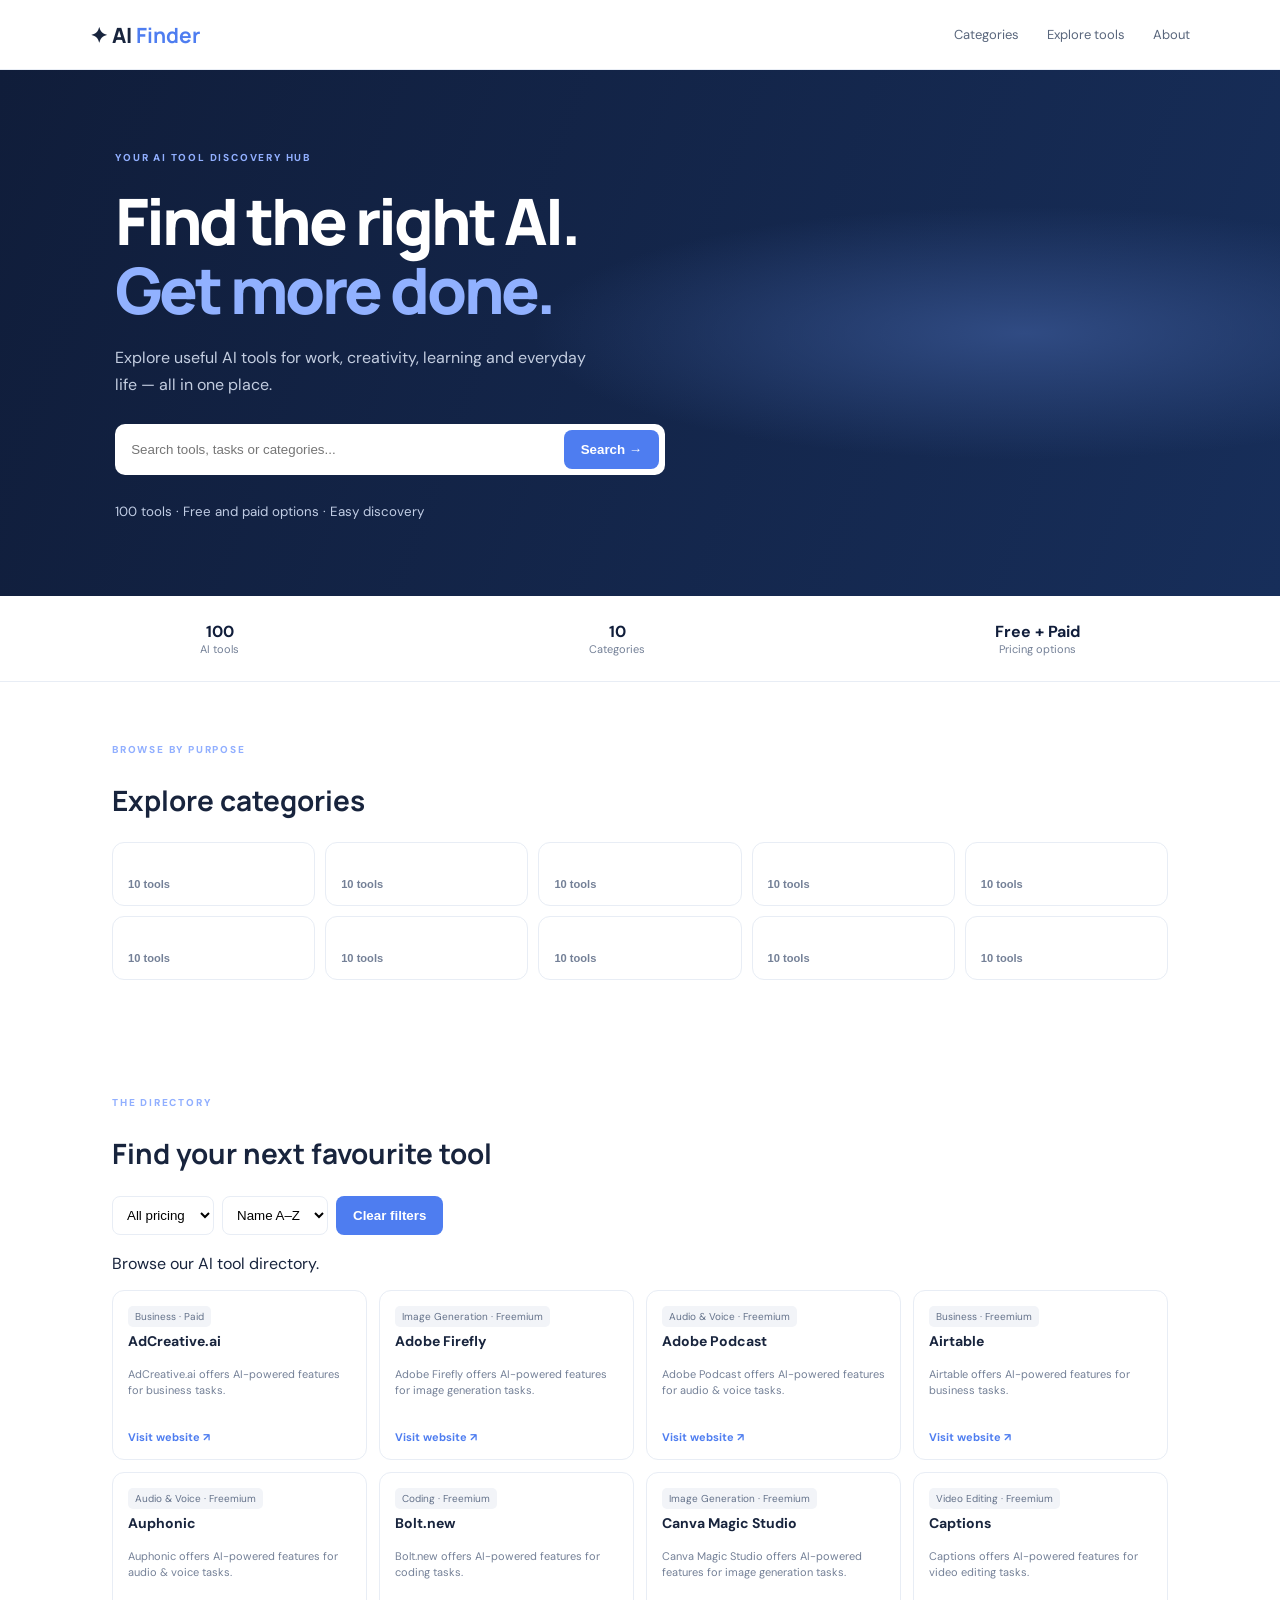
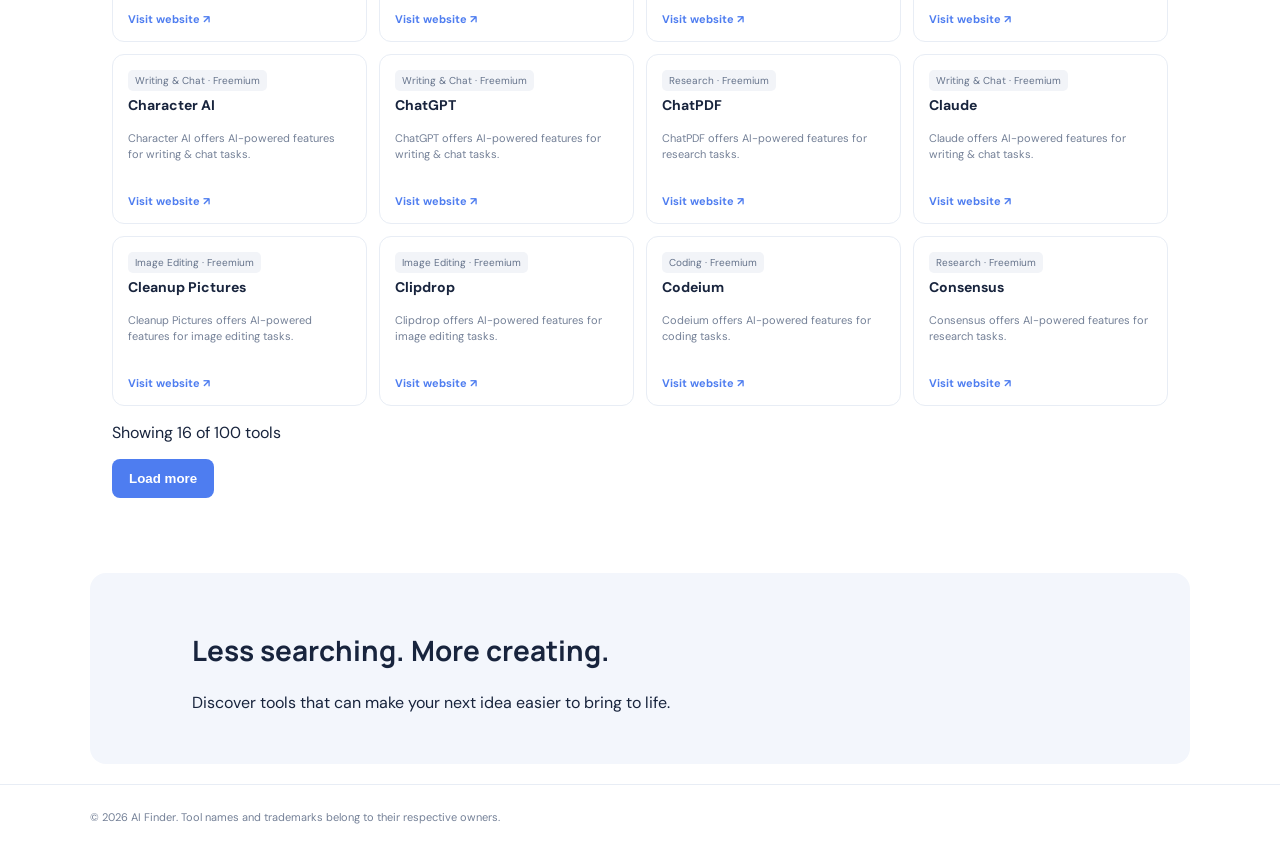
==== index.html @ cc3a7862 "Add files via upload" ====
<!doctype html><html lang="en"><head><meta charset="utf-8"><meta name="viewport" content="width=device-width,initial-scale=1"><meta name="description" content="Discover 100 AI tools for work, creativity and learning."><meta name="theme-color" content="#101d3a"><title>AI Finder</title><link rel="stylesheet" href="styles.css"></head><body><header><a class="logo" href="#">✦ AI <b>Finder</b></a><nav><a href="#categories">Categories</a><a href="#directory">Explore tools</a><a href="#about">About</a></nav></header><main><section class="hero"><label>YOUR AI TOOL DISCOVERY HUB</label><h1>Find the right AI.<br><em>Get more done.</em></h1><p>Explore useful AI tools for work, creativity, learning and everyday life — all in one place.</p><form id="searchForm"><input id="search" placeholder="Search tools, tasks or categories..." aria-label="Search tools"><button>Search →</button></form><small>100 tools · Free and paid options · Easy discovery</small></section><section class="stats"><b>100 <small>AI tools</small></b><b>10 <small>Categories</small></b><b>Free + Paid <small>Pricing options</small></b></section><section class="section" id="categories"><label>BROWSE BY PURPOSE</label><h2>Explore categories</h2><div id="cats" class="cats"></div></section><section class="section" id="directory"><label>THE DIRECTORY</label><h2>Find your next favourite tool</h2><div class="filters"><select id="price"><option value="all">All pricing</option><option>Free</option><option>Freemium</option><option>Paid</option></select><select id="sort"><option value="az">Name A–Z</option><option value="za">Name Z–A</option></select><button id="clear">Clear filters</button></div><p id="summary"></p><div id="tools" class="tools"></div><p id="count"></p><button id="more">Load more</button><p id="empty" hidden>No tools found. Clear filters and try again.</p></section><section class="about" id="about"><h2>Less searching. More creating.</h2><p>Discover tools that can make your next idea easier to bring to life.</p></section></main><footer>© <span id="year"></span> AI Finder. Tool names and trademarks belong to their respective owners.</footer><script src="tools.js"></script><script src="app.js"></script></body></html>
---- styles.css ----
@import url('https://fonts.googleapis.com/css2?family=DM+Sans:wght@400;500;700;800&family=Manrope:wght@700;800&display=swap');*{box-sizing:border-box}body{margin:0;color:#18243d;font-family:'DM Sans',sans-serif}a{color:inherit;text-decoration:none}header{height:70px;padding:0 7%;display:flex;align-items:center;justify-content:space-between;border-bottom:1px solid #e8edf5;position:sticky;top:0;background:white;z-index:5}.logo{font:800 21px Manrope}.logo b{color:#4e7df0}nav{display:flex;gap:28px;font-size:13px;color:#59667c}.hero{background:radial-gradient(ellipse at 80% 50%,#304b83,transparent 34%),linear-gradient(110deg,#101d3a,#172e5a);color:white;padding:75px 9%;min-height:420px}.hero label,.section>label{font-size:10px;letter-spacing:1.8px;font-weight:800;color:#91afff}.hero h1{font:800 clamp(42px,6vw,64px)/1.08 Manrope;letter-spacing:-3px;margin:20px 0}.hero em{color:#91b1ff;font-style:normal}.hero p{color:#c3cde0;max-width:480px;line-height:1.7}.hero form{display:flex;background:white;padding:6px;border-radius:10px;max-width:550px;margin:25px 0}.hero input{flex:1;min-width:0;border:0;padding:10px;outline:0}.hero button,button{background:#4e7df0;color:white;border:0;border-radius:8px;padding:12px 17px;font-weight:700;cursor:pointer}.hero small{color:#c1cde4}.stats{display:flex;justify-content:space-around;padding:25px;border-bottom:1px solid #e8edf5;text-align:center;color:#101d3a}.stats small{display:block;color:#748097;font-size:11px;font-weight:400}.section{max-width:1100px;margin:auto;padding:55px 22px}h2{font:700 28px Manrope}.cats{display:grid;grid-template-columns:repeat(5,1fr);gap:10px}.cat,.tool{border:1px solid #e8edf5;border-radius:12px;padding:15px;background:white}.cat{cursor:pointer;text-align:left}.cat.active,.cat:hover{background:#f1f5ff;border-color:#9ab4ff}.cat b,.cat small{display:block}.cat small{color:#748097;margin-top:5px}.filters{display:flex;gap:8px;margin:18px 0}.filters select{padding:10px;border:1px solid #e8edf5;border-radius:8px;background:white}.tools{display:grid;grid-template-columns:repeat(4,1fr);gap:12px}.tool{min-height:170px;display:flex;flex-direction:column}.tool h3{font-size:14px;margin:5px 0}.tool p{font-size:11px;color:#748097;line-height:1.5;flex:1}.tool a{color:#4e7df0;font-size:11px;font-weight:700}.tag{font-size:10px;color:#64728a;background:#f2f4f8;padding:4px 7px;border-radius:5px;align-self:flex-start}.about{background:#f3f6fc;padding:35px 8%;margin:20px 7%;border-radius:16px}footer{padding:25px 7%;border-top:1px solid #e8edf5;color:#748097;font-size:11px}@media(max-width:650px){header{padding:0 16px}nav{display:none}.hero{padding:55px 20px}.hero h1{font-size:43px}.section{padding:42px 16px}.cats{grid-template-columns:repeat(2,1fr)}.tools{grid-template-columns:repeat(2,minmax(0,1fr))}.stats{gap:20px;flex-wrap:wrap}.filters{flex-wrap:wrap}.filters select{flex:1;min-width:0}}
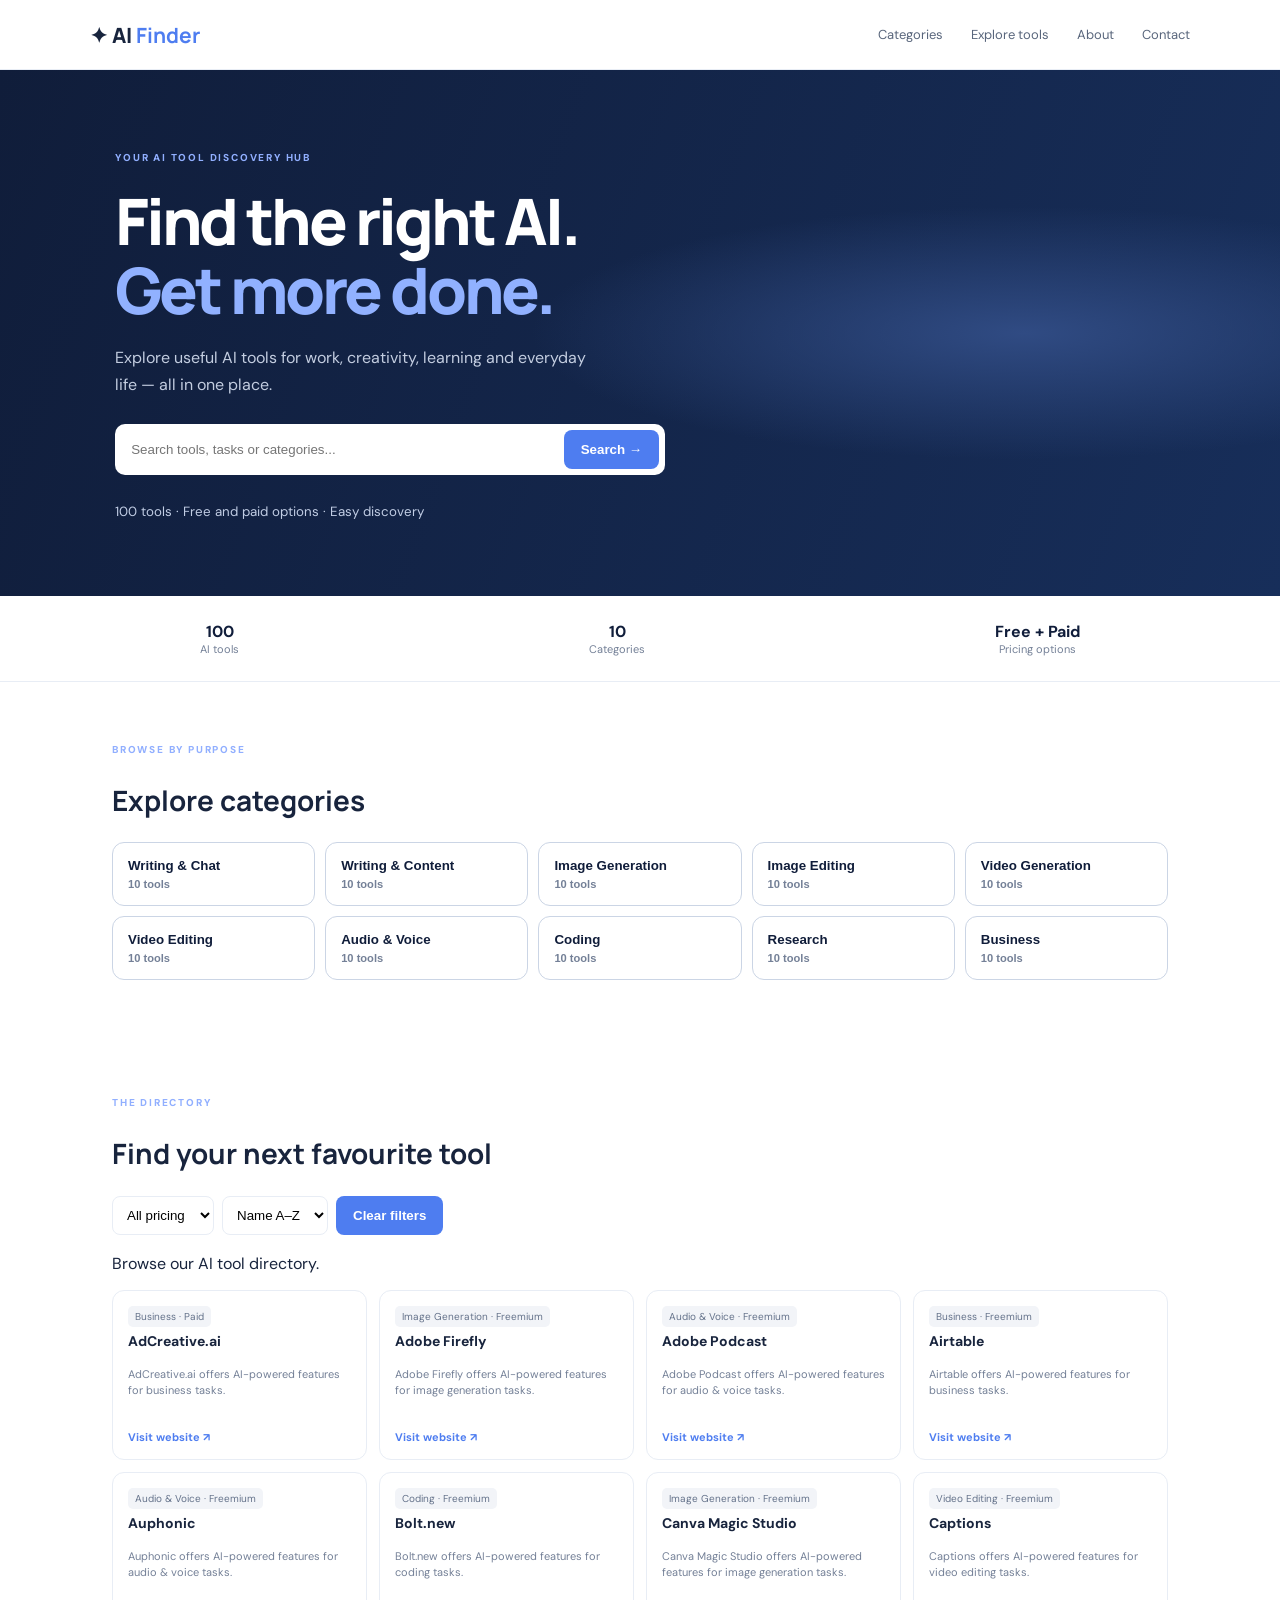
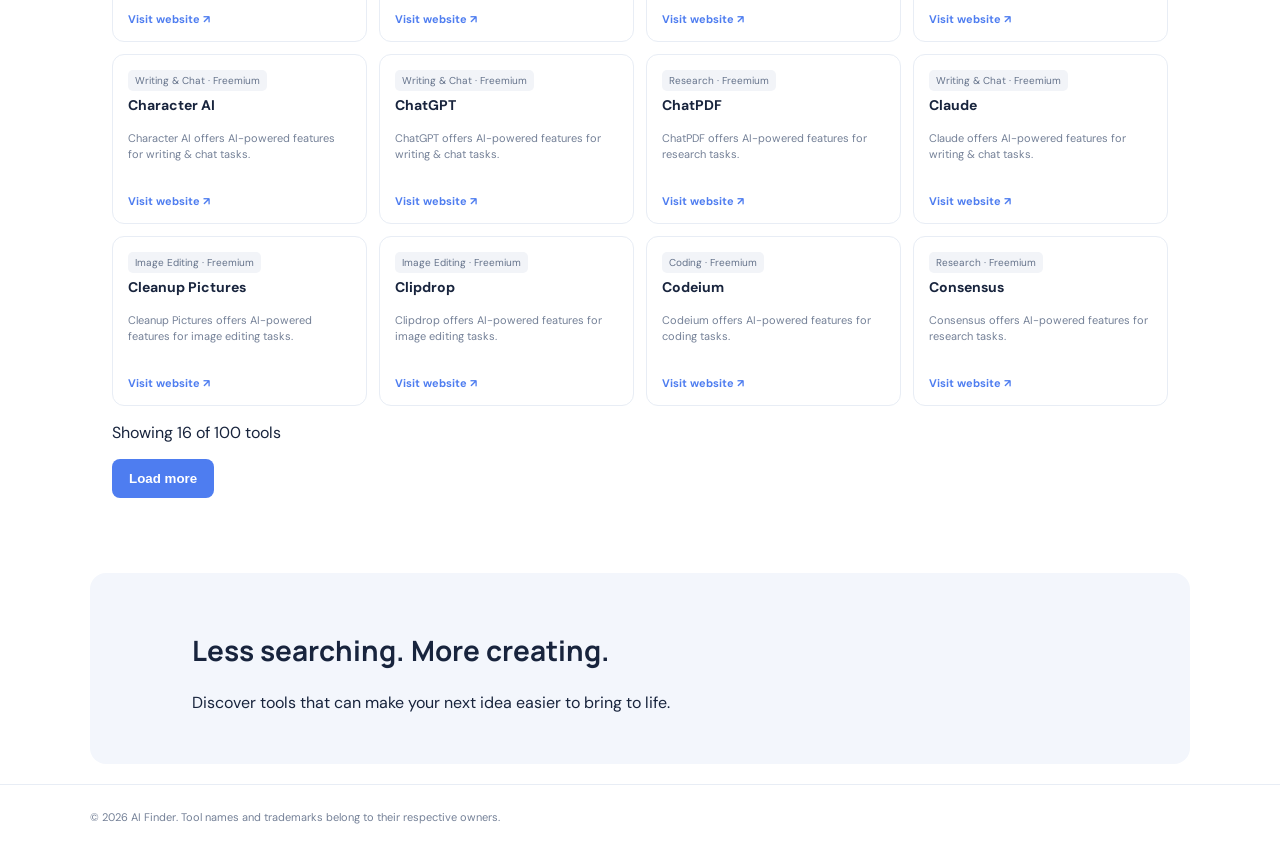
==== commit 017a96a0: "Add Contact link to navigation Added a 'Contact' link to the navigation menu." ====
--- a/index.html
+++ b/index.html
@@ -1 +1 @@
-<!doctype html><html lang="en"><head><meta charset="utf-8"><meta name="viewport" content="width=device-width,initial-scale=1"><meta name="description" content="Discover 100 AI tools for work, creativity and learning."><meta name="theme-color" content="#101d3a"><title>AI Finder</title><link rel="stylesheet" href="styles.css"></head><body><header><a class="logo" href="#">✦ AI <b>Finder</b></a><nav><a href="#categories">Categories</a><a href="#directory">Explore tools</a><a href="#about">About</a></nav></header><main><section class="hero"><label>YOUR AI TOOL DISCOVERY HUB</label><h1>Find the right AI.<br><em>Get more done.</em></h1><p>Explore useful AI tools for work, creativity, learning and everyday life — all in one place.</p><form id="searchForm"><input id="search" placeholder="Search tools, tasks or categories..." aria-label="Search tools"><button>Search →</button></form><small>100 tools · Free and paid options · Easy discovery</small></section><section class="stats"><b>100 <small>AI tools</small></b><b>10 <small>Categories</small></b><b>Free + Paid <small>Pricing options</small></b></section><section class="section" id="categories"><label>BROWSE BY PURPOSE</label><h2>Explore categories</h2><div id="cats" class="cats"></div></section><section class="section" id="directory"><label>THE DIRECTORY</label><h2>Find your next favourite tool</h2><div class="filters"><select id="price"><option value="all">All pricing</option><option>Free</option><option>Freemium</option><option>Paid</option></select><select id="sort"><option value="az">Name A–Z</option><option value="za">Name Z–A</option></select><button id="clear">Clear filters</button></div><p id="summary"></p><div id="tools" class="tools"></div><p id="count"></p><button id="more">Load more</button><p id="empty" hidden>No tools found. Clear filters and try again.</p></section><section class="about" id="about"><h2>Less searching. More creating.</h2><p>Discover tools that can make your next idea easier to bring to life.</p></section></main><footer>© <span id="year"></span> AI Finder. Tool names and trademarks belong to their respective owners.</footer><script src="tools.js"></script><script src="app.js"></script></body></html>+<!doctype html><html lang="en"><head><meta charset="utf-8"><meta name="viewport" content="width=device-width,initial-scale=1"><meta name="description" content="Discover 100 AI tools for work, creativity and learning."><meta name="theme-color" content="#101d3a"><title>AI Finder</title><link rel="stylesheet" href="styles.css"></head><body><header><a class="logo" href="#">✦ AI <b>Finder</b></a><nav><a href="#categories">Categories</a><a href="#directory">Explore tools</a><a href="#about">About</a><a href="contact.html">Contact</a></nav></header><main><section class="hero"><label>YOUR AI TOOL DISCOVERY HUB</label><h1>Find the right AI.<br><em>Get more done.</em></h1><p>Explore useful AI tools for work, creativity, learning and everyday life — all in one place.</p><form id="searchForm"><input id="search" placeholder="Search tools, tasks or categories..." aria-label="Search tools"><button>Search →</button></form><small>100 tools · Free and paid options · Easy discovery</small></section><section class="stats"><b>100 <small>AI tools</small></b><b>10 <small>Categories</small></b><b>Free + Paid <small>Pricing options</small></b></section><section class="section" id="categories"><label>BROWSE BY PURPOSE</label><h2>Explore categories</h2><div id="cats" class="cats"></div></section><section class="section" id="directory"><label>THE DIRECTORY</label><h2>Find your next favourite tool</h2><div class="filters"><select id="price"><option value="all">All pricing</option><option>Free</option><option>Freemium</option><option>Paid</option></select><select id="sort"><option value="az">Name A–Z</option><option value="za">Name Z–A</option></select><button id="clear">Clear filters</button></div><p id="summary"></p><div id="tools" class="tools"></div><p id="count"></p><button id="more">Load more</button><p id="empty" hidden>No tools found. Clear filters and try again.</p></section><section class="about" id="about"><h2>Less searching. More creating.</h2><p>Discover tools that can make your next idea easier to bring to life.</p></section></main><footer>© <span id="year"></span> AI Finder. Tool names and trademarks belong to their respective owners.</footer><script src="tools.js"></script><script src="app.js"></script></body></html>
--- a/styles.css
+++ b/styles.css
@@ -1 +1,6 @@
-@import url('https://fonts.googleapis.com/css2?family=DM+Sans:wght@400;500;700;800&family=Manrope:wght@700;800&display=swap');*{box-sizing:border-box}body{margin:0;color:#18243d;font-family:'DM Sans',sans-serif}a{color:inherit;text-decoration:none}header{height:70px;padding:0 7%;display:flex;align-items:center;justify-content:space-between;border-bottom:1px solid #e8edf5;position:sticky;top:0;background:white;z-index:5}.logo{font:800 21px Manrope}.logo b{color:#4e7df0}nav{display:flex;gap:28px;font-size:13px;color:#59667c}.hero{background:radial-gradient(ellipse at 80% 50%,#304b83,transparent 34%),linear-gradient(110deg,#101d3a,#172e5a);color:white;padding:75px 9%;min-height:420px}.hero label,.section>label{font-size:10px;letter-spacing:1.8px;font-weight:800;color:#91afff}.hero h1{font:800 clamp(42px,6vw,64px)/1.08 Manrope;letter-spacing:-3px;margin:20px 0}.hero em{color:#91b1ff;font-style:normal}.hero p{color:#c3cde0;max-width:480px;line-height:1.7}.hero form{display:flex;background:white;padding:6px;border-radius:10px;max-width:550px;margin:25px 0}.hero input{flex:1;min-width:0;border:0;padding:10px;outline:0}.hero button,button{background:#4e7df0;color:white;border:0;border-radius:8px;padding:12px 17px;font-weight:700;cursor:pointer}.hero small{color:#c1cde4}.stats{display:flex;justify-content:space-around;padding:25px;border-bottom:1px solid #e8edf5;text-align:center;color:#101d3a}.stats small{display:block;color:#748097;font-size:11px;font-weight:400}.section{max-width:1100px;margin:auto;padding:55px 22px}h2{font:700 28px Manrope}.cats{display:grid;grid-template-columns:repeat(5,1fr);gap:10px}.cat,.tool{border:1px solid #e8edf5;border-radius:12px;padding:15px;background:white}.cat{cursor:pointer;text-align:left}.cat.active,.cat:hover{background:#f1f5ff;border-color:#9ab4ff}.cat b,.cat small{display:block}.cat small{color:#748097;margin-top:5px}.filters{display:flex;gap:8px;margin:18px 0}.filters select{padding:10px;border:1px solid #e8edf5;border-radius:8px;background:white}.tools{display:grid;grid-template-columns:repeat(4,1fr);gap:12px}.tool{min-height:170px;display:flex;flex-direction:column}.tool h3{font-size:14px;margin:5px 0}.tool p{font-size:11px;color:#748097;line-height:1.5;flex:1}.tool a{color:#4e7df0;font-size:11px;font-weight:700}.tag{font-size:10px;color:#64728a;background:#f2f4f8;padding:4px 7px;border-radius:5px;align-self:flex-start}.about{background:#f3f6fc;padding:35px 8%;margin:20px 7%;border-radius:16px}footer{padding:25px 7%;border-top:1px solid #e8edf5;color:#748097;font-size:11px}@media(max-width:650px){header{padding:0 16px}nav{display:none}.hero{padding:55px 20px}.hero h1{font-size:43px}.section{padding:42px 16px}.cats{grid-template-columns:repeat(2,1fr)}.tools{grid-template-columns:repeat(2,minmax(0,1fr))}.stats{gap:20px;flex-wrap:wrap}.filters{flex-wrap:wrap}.filters select{flex:1;min-width:0}}+@import url('https://fonts.googleapis.com/css2?family=DM+Sans:wght@400;500;700;800&family=Manrope:wght@700;800&display=swap');*{box-sizing:border-box}body{margin:0;color:#18243d;font-family:'DM Sans',sans-serif}a{color:inherit;text-decoration:none}header{height:70px;padding:0 7%;display:flex;align-items:center;justify-content:space-between;border-bottom:1px solid #e8edf5;position:sticky;top:0;background:white;z-index:5}.logo{font:800 21px Manrope}.logo b{color:#4e7df0}nav{display:flex;gap:28px;font-size:13px;color:#59667c}.hero{background:radial-gradient(ellipse at 80% 50%,#304b83,transparent 34%),linear-gradient(110deg,#101d3a,#172e5a);color:white;padding:75px 9%;min-height:420px}.hero label,.section>label{font-size:10px;letter-spacing:1.8px;font-weight:800;color:#91afff}.hero h1{font:800 clamp(42px,6vw,64px)/1.08 Manrope;letter-spacing:-3px;margin:20px 0}.hero em{color:#91b1ff;font-style:normal}.hero p{color:#c3cde0;max-width:480px;line-height:1.7}.hero form{display:flex;background:white;padding:6px;border-radius:10px;max-width:550px;margin:25px 0}.hero input{flex:1;min-width:0;border:0;padding:10px;outline:0}.hero button,button{background:#4e7df0;color:white;border:0;border-radius:8px;padding:12px 17px;font-weight:700;cursor:pointer}.hero small{color:#c1cde4}.stats{display:flex;justify-content:space-around;padding:25px;border-bottom:1px solid #e8edf5;text-align:center;color:#101d3a}.stats small{display:block;color:#748097;font-size:11px;font-weight:400}.section{max-width:1100px;margin:auto;padding:55px 22px}h2{font:700 28px Manrope}.cats{display:grid;grid-template-columns:repeat(5,1fr);gap:10px}.cat,.tool{border:1px solid #e8edf5;border-radius:12px;padding:15px;background:white} .cat{cursor:pointer;text-align:left;background:#ffffff;border:1px solid #cbd5e5;color:#101d3a;transition:all .2s ease}
+.cat b{color:#101d3a}
+.cat small{color:#59667c}
+.cat.active{background:#101d3a;border-color:#101d3a;color:#ffffff}
+.cat.active b,.cat.active small{color:#ffffff}
+.cat:hover:not(.active){background:#f1f5ff;border-color:#4e7df0}.cat b,.cat small{display:block}.cat small{color:#748097;margin-top:5px}.filters{display:flex;gap:8px;margin:18px 0}.filters select{padding:10px;border:1px solid #e8edf5;border-radius:8px;background:white}.tools{display:grid;grid-template-columns:repeat(4,1fr);gap:12px}.tool{min-height:170px;display:flex;flex-direction:column}.tool h3{font-size:14px;margin:5px 0}.tool p{font-size:11px;color:#748097;line-height:1.5;flex:1}.tool a{color:#4e7df0;font-size:11px;font-weight:700}.tag{font-size:10px;color:#64728a;background:#f2f4f8;padding:4px 7px;border-radius:5px;align-self:flex-start}.about{background:#f3f6fc;padding:35px 8%;margin:20px 7%;border-radius:16px}footer{padding:25px 7%;border-top:1px solid #e8edf5;color:#748097;font-size:11px}@media(max-width:650px){header{padding:0 16px}nav{display:none}.hero{padding:55px 20px}.hero h1{font-size:43px}.section{padding:42px 16px}.cats{grid-template-columns:repeat(2,1fr)}.tools{grid-template-columns:repeat(2,minmax(0,1fr))}.stats{gap:20px;flex-wrap:wrap}.filters{flex-wrap:wrap}.filters select{flex:1;min-width:0}}
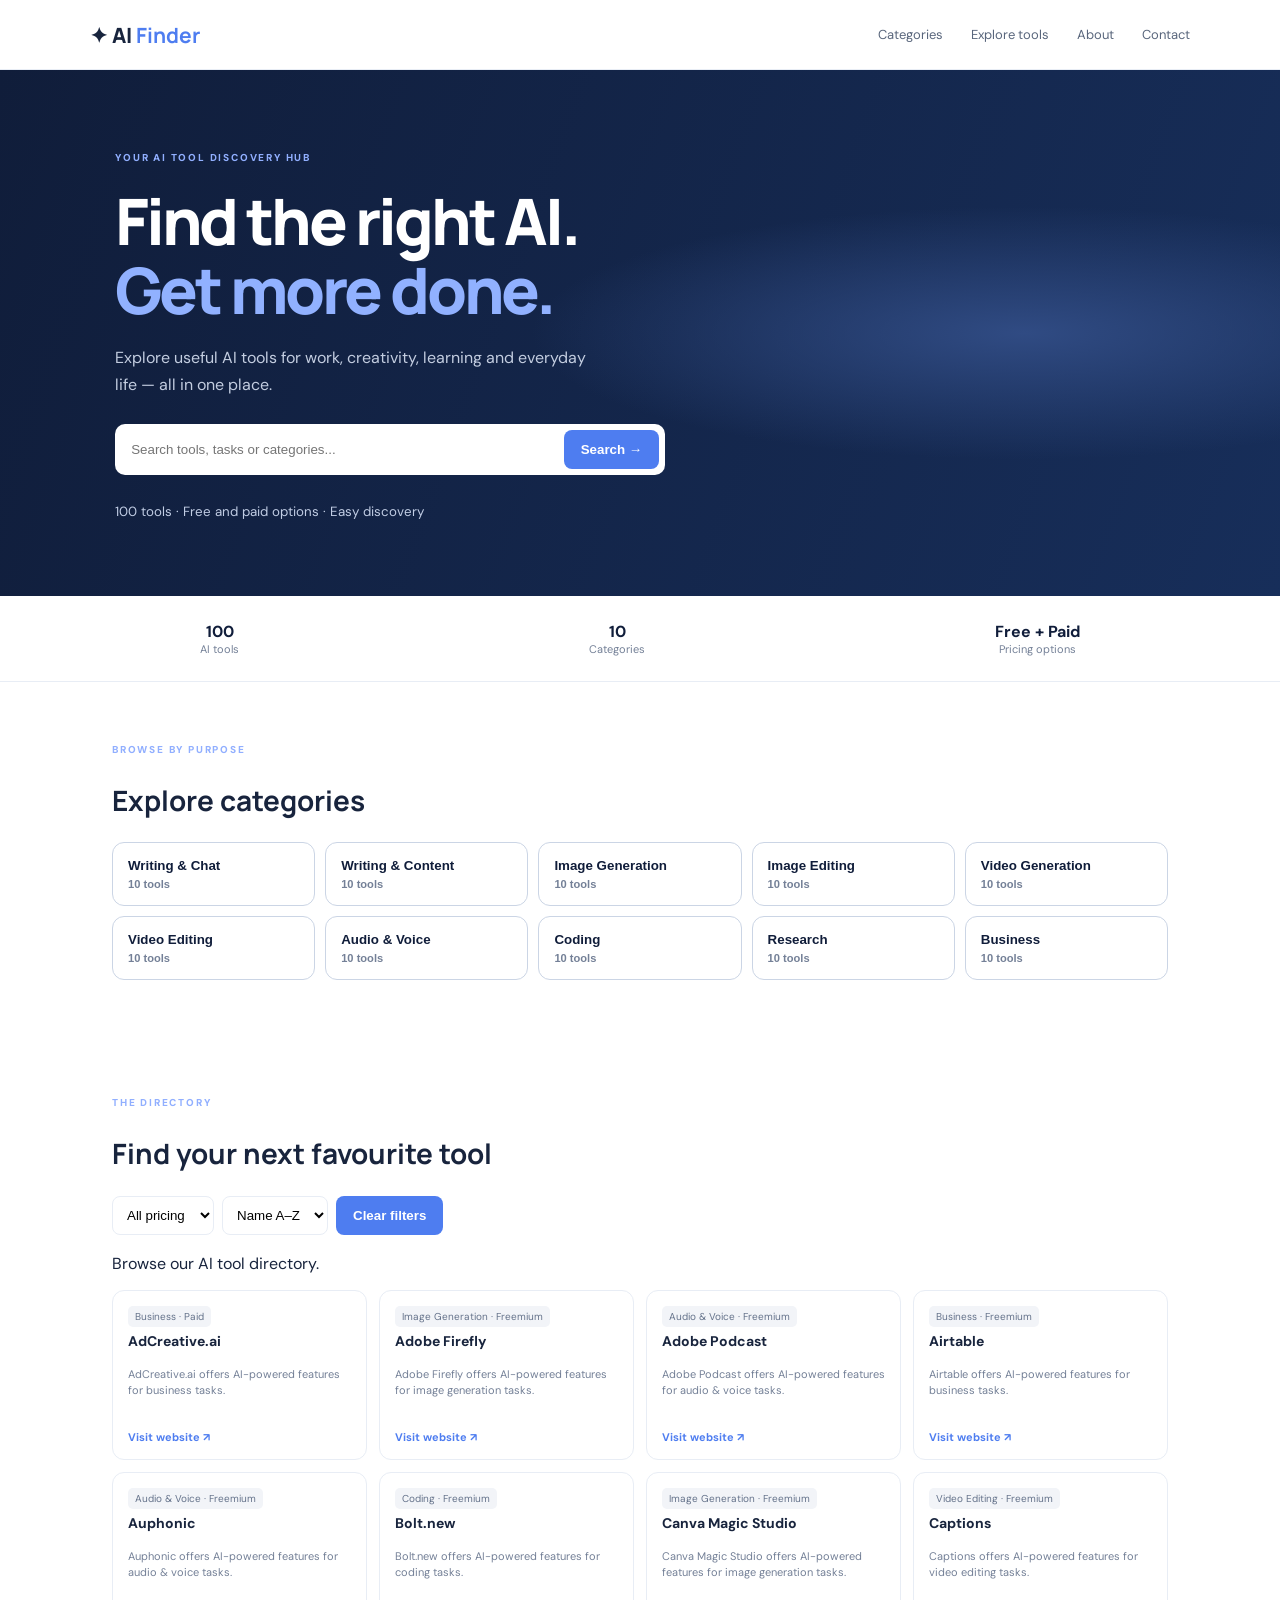
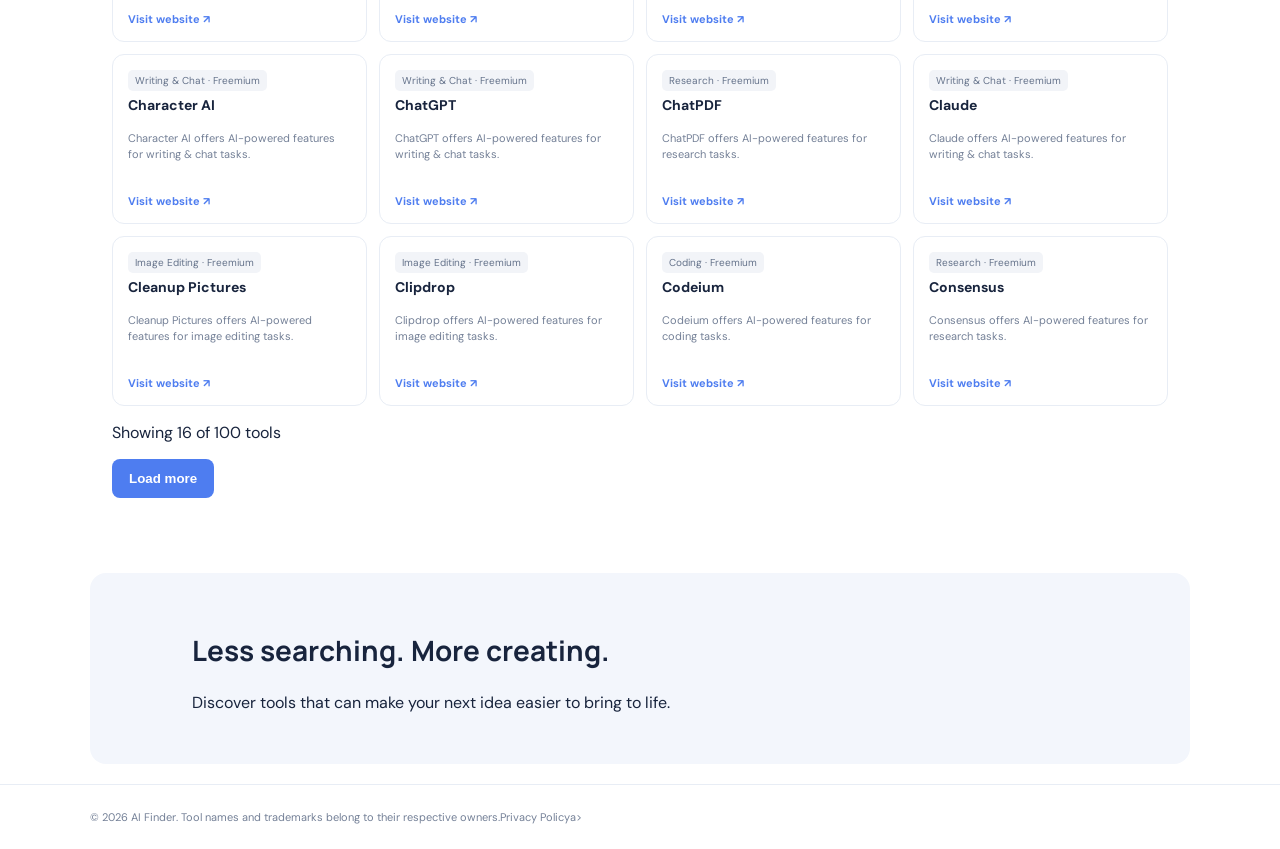
==== commit de23c7b7: "Update index.html" ====
--- a/index.html
+++ b/index.html
@@ -1 +1 @@
-<!doctype html><html lang="en"><head><meta charset="utf-8"><meta name="viewport" content="width=device-width,initial-scale=1"><meta name="description" content="Discover 100 AI tools for work, creativity and learning."><meta name="theme-color" content="#101d3a"><title>AI Finder</title><link rel="stylesheet" href="styles.css"></head><body><header><a class="logo" href="#">✦ AI <b>Finder</b></a><nav><a href="#categories">Categories</a><a href="#directory">Explore tools</a><a href="#about">About</a><a href="contact.html">Contact</a></nav></header><main><section class="hero"><label>YOUR AI TOOL DISCOVERY HUB</label><h1>Find the right AI.<br><em>Get more done.</em></h1><p>Explore useful AI tools for work, creativity, learning and everyday life — all in one place.</p><form id="searchForm"><input id="search" placeholder="Search tools, tasks or categories..." aria-label="Search tools"><button>Search →</button></form><small>100 tools · Free and paid options · Easy discovery</small></section><section class="stats"><b>100 <small>AI tools</small></b><b>10 <small>Categories</small></b><b>Free + Paid <small>Pricing options</small></b></section><section class="section" id="categories"><label>BROWSE BY PURPOSE</label><h2>Explore categories</h2><div id="cats" class="cats"></div></section><section class="section" id="directory"><label>THE DIRECTORY</label><h2>Find your next favourite tool</h2><div class="filters"><select id="price"><option value="all">All pricing</option><option>Free</option><option>Freemium</option><option>Paid</option></select><select id="sort"><option value="az">Name A–Z</option><option value="za">Name Z–A</option></select><button id="clear">Clear filters</button></div><p id="summary"></p><div id="tools" class="tools"></div><p id="count"></p><button id="more">Load more</button><p id="empty" hidden>No tools found. Clear filters and try again.</p></section><section class="about" id="about"><h2>Less searching. More creating.</h2><p>Discover tools that can make your next idea easier to bring to life.</p></section></main><footer>© <span id="year"></span> AI Finder. Tool names and trademarks belong to their respective owners.</footer><script src="tools.js"></script><script src="app.js"></script></body></html>
+<!doctype html><html lang="en"><head><meta charset="utf-8"><meta name="viewport" content="width=device-width,initial-scale=1"><meta name="description" content="Discover 100 AI tools for work, creativity and learning."><meta name="theme-color" content="#101d3a"><title>AI Finder</title><link rel="stylesheet" href="styles.css"></head><body><header><a class="logo" href="#">✦ AI <b>Finder</b></a><nav><a href="#categories">Categories</a><a href="#directory">Explore tools</a><a href="about.html">About</a><a href="contact.html">Contact</a></nav></header><main><section class="hero"><label>YOUR AI TOOL DISCOVERY HUB</label><h1>Find the right AI.<br><em>Get more done.</em></h1><p>Explore useful AI tools for work, creativity, learning and everyday life — all in one place.</p><form id="searchForm"><input id="search" placeholder="Search tools, tasks or categories..." aria-label="Search tools"><button>Search →</button></form><small>100 tools · Free and paid options · Easy discovery</small></section><section class="stats"><b>100 <small>AI tools</small></b><b>10 <small>Categories</small></b><b>Free + Paid <small>Pricing options</small></b></section><section class="section" id="categories"><label>BROWSE BY PURPOSE</label><h2>Explore categories</h2><div id="cats" class="cats"></div></section><section class="section" id="directory"><label>THE DIRECTORY</label><h2>Find your next favourite tool</h2><div class="filters"><select id="price"><option value="all">All pricing</option><option>Free</option><option>Freemium</option><option>Paid</option></select><select id="sort"><option value="az">Name A–Z</option><option value="za">Name Z–A</option></select><button id="clear">Clear filters</button></div><p id="summary"></p><div id="tools" class="tools"></div><p id="count"></p><button id="more">Load more</button><p id="empty" hidden>No tools found. Clear filters and try again.</p></section><section class="about" id="about"><h2>Less searching. More creating.</h2><p>Discover tools that can make your next idea easier to bring to life.</p></section></main><footer>© <span id="year"></span> AI Finder. Tool names and trademarks belong to their respective owners.<a href="privacy.html">Privacy Policy</a>a></footer><script src="tools.js"></script><script src="app.js"></script></body></html>
--- a/styles.css
+++ b/styles.css
@@ -3,4 +3,4 @@
 .cat small{color:#59667c}
 .cat.active{background:#101d3a;border-color:#101d3a;color:#ffffff}
 .cat.active b,.cat.active small{color:#ffffff}
-.cat:hover:not(.active){background:#f1f5ff;border-color:#4e7df0}.cat b,.cat small{display:block}.cat small{color:#748097;margin-top:5px}.filters{display:flex;gap:8px;margin:18px 0}.filters select{padding:10px;border:1px solid #e8edf5;border-radius:8px;background:white}.tools{display:grid;grid-template-columns:repeat(4,1fr);gap:12px}.tool{min-height:170px;display:flex;flex-direction:column}.tool h3{font-size:14px;margin:5px 0}.tool p{font-size:11px;color:#748097;line-height:1.5;flex:1}.tool a{color:#4e7df0;font-size:11px;font-weight:700}.tag{font-size:10px;color:#64728a;background:#f2f4f8;padding:4px 7px;border-radius:5px;align-self:flex-start}.about{background:#f3f6fc;padding:35px 8%;margin:20px 7%;border-radius:16px}footer{padding:25px 7%;border-top:1px solid #e8edf5;color:#748097;font-size:11px}@media(max-width:650px){header{padding:0 16px}nav{display:none}.hero{padding:55px 20px}.hero h1{font-size:43px}.section{padding:42px 16px}.cats{grid-template-columns:repeat(2,1fr)}.tools{grid-template-columns:repeat(2,minmax(0,1fr))}.stats{gap:20px;flex-wrap:wrap}.filters{flex-wrap:wrap}.filters select{flex:1;min-width:0}}
+.cat:hover:not(.active){background:#f1f5ff;border-color:#4e7df0}.cat b,.cat small{display:block}.cat small{color:#748097;margin-top:5px}.filters{display:flex;gap:8px;margin:18px 0}.filters select{padding:10px;border:1px solid #e8edf5;border-radius:8px;background:white}.tools{display:grid;grid-template-columns:repeat(4,1fr);gap:12px}.tool{min-height:170px;display:flex;flex-direction:column}.tool h3{font-size:14px;margin:5px 0}.tool p{font-size:11px;color:#748097;line-height:1.5;flex:1}.tool a{color:#4e7df0;font-size:11px;font-weight:700}.tag{font-size:10px;color:#64728a;background:#f2f4f8;padding:4px 7px;border-radius:5px;align-self:flex-start}.about{background:#f3f6fc;padding:35px 8%;margin:20px 7%;border-radius:16px}footer{padding:25px 7%;border-top:1px solid #e8edf5;color:#748097;font-size:11px}@media(max-width:650px){header{padding:0 16px}nav{display:flex;flex-wrap:wrap;gap:12px;margin-top:10px}.hero{padding:55px 20px}.hero h1{font-size:43px}.section{padding:42px 16px}.cats{grid-template-columns:repeat(2,1fr)}.tools{grid-template-columns:repeat(2,minmax(0,1fr))}.stats{gap:20px;flex-wrap:wrap}.filters{flex-wrap:wrap}.filters select{flex:1;min-width:0}}
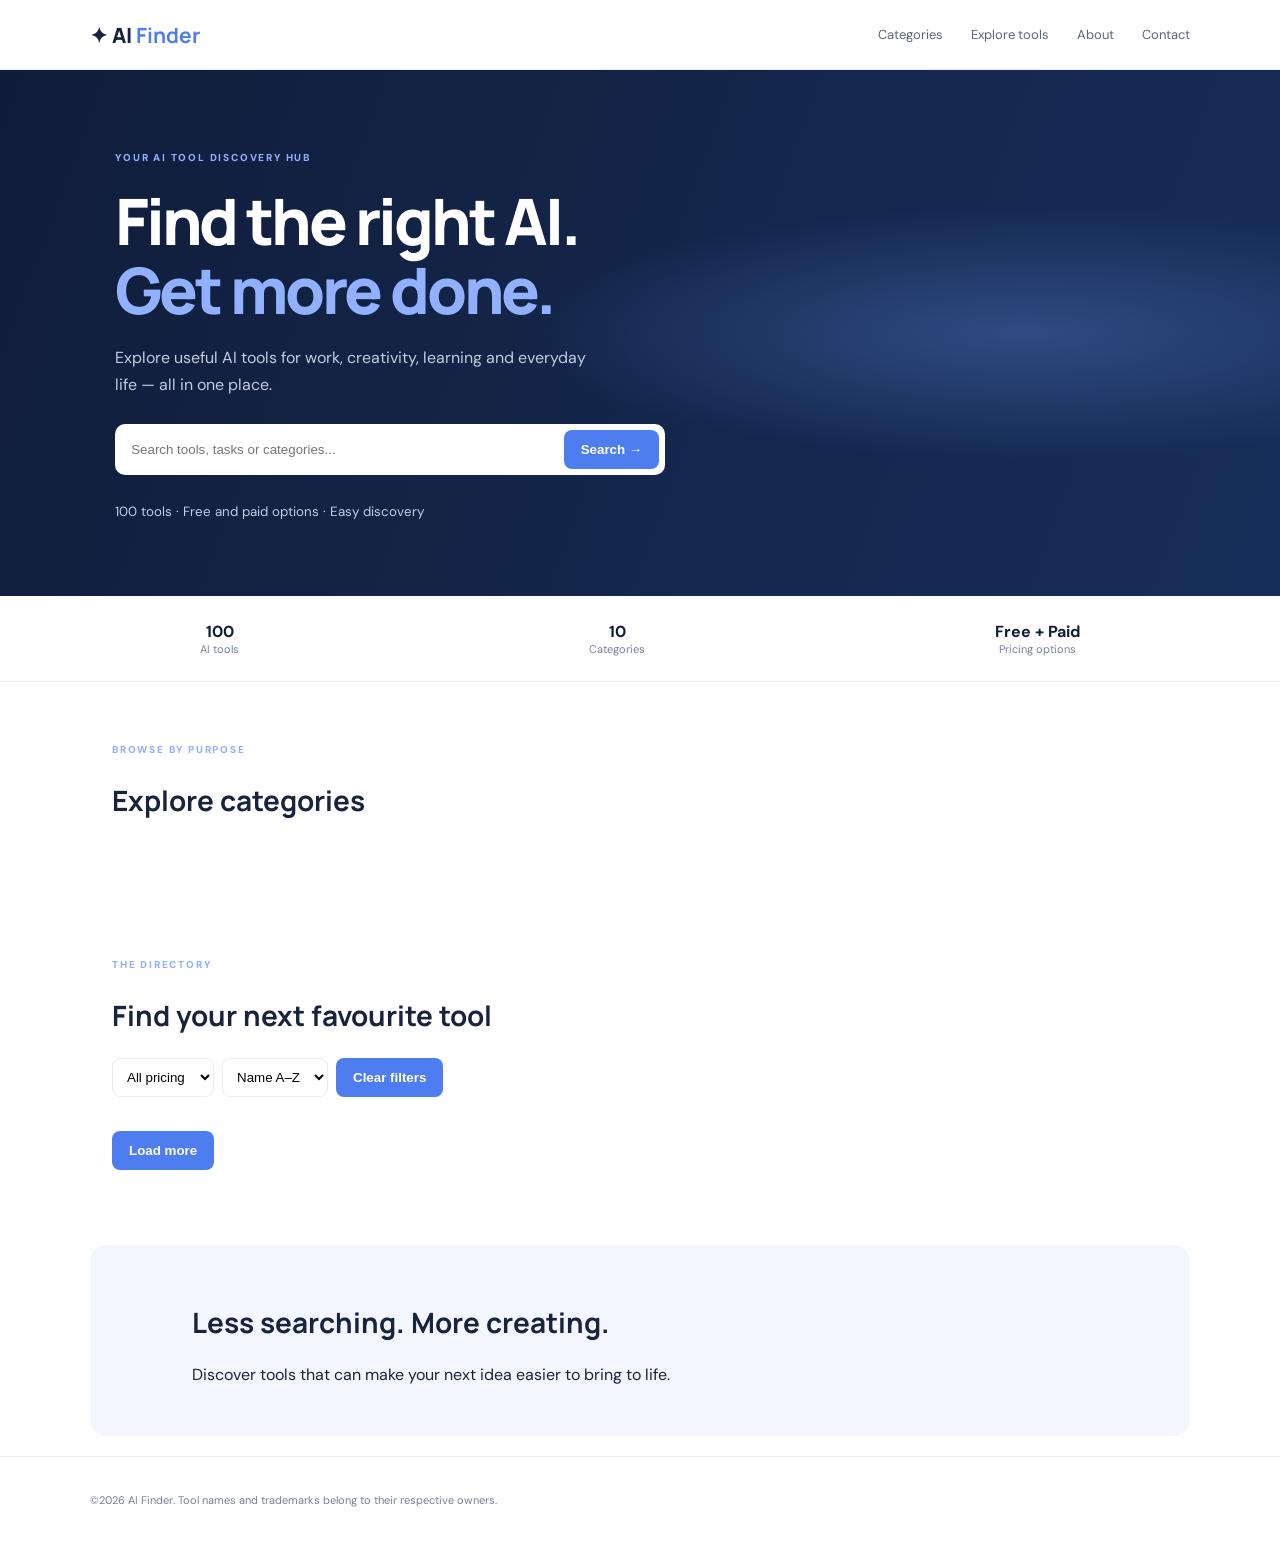
==== commit 36d97955: "Update index.html" ====
--- a/index.html
+++ b/index.html
@@ -1 +1 @@
-<!doctype html><html lang="en"><head><meta charset="utf-8"><meta name="viewport" content="width=device-width,initial-scale=1"><meta name="description" content="Discover 100 AI tools for work, creativity and learning."><meta name="theme-color" content="#101d3a"><title>AI Finder</title><link rel="stylesheet" href="styles.css"></head><body><header><a class="logo" href="#">✦ AI <b>Finder</b></a><nav><a href="#categories">Categories</a><a href="#directory">Explore tools</a><a href="about.html">About</a><a href="contact.html">Contact</a></nav></header><main><section class="hero"><label>YOUR AI TOOL DISCOVERY HUB</label><h1>Find the right AI.<br><em>Get more done.</em></h1><p>Explore useful AI tools for work, creativity, learning and everyday life — all in one place.</p><form id="searchForm"><input id="search" placeholder="Search tools, tasks or categories..." aria-label="Search tools"><button>Search →</button></form><small>100 tools · Free and paid options · Easy discovery</small></section><section class="stats"><b>100 <small>AI tools</small></b><b>10 <small>Categories</small></b><b>Free + Paid <small>Pricing options</small></b></section><section class="section" id="categories"><label>BROWSE BY PURPOSE</label><h2>Explore categories</h2><div id="cats" class="cats"></div></section><section class="section" id="directory"><label>THE DIRECTORY</label><h2>Find your next favourite tool</h2><div class="filters"><select id="price"><option value="all">All pricing</option><option>Free</option><option>Freemium</option><option>Paid</option></select><select id="sort"><option value="az">Name A–Z</option><option value="za">Name Z–A</option></select><button id="clear">Clear filters</button></div><p id="summary"></p><div id="tools" class="tools"></div><p id="count"></p><button id="more">Load more</button><p id="empty" hidden>No tools found. Clear filters and try again.</p></section><section class="about" id="about"><h2>Less searching. More creating.</h2><p>Discover tools that can make your next idea easier to bring to life.</p></section></main><footer>© <span id="year"></span> AI Finder. Tool names and trademarks belong to their respective owners.<a href="privacy.html">Privacy Policy</a>a></footer><script src="tools.js"></script><script src="app.js"></script></body></html>
+<!doctype html><html lang="en"><head><meta charset="utf-8"><meta name="viewport" content="width=device-width,initial-scale=1"><meta name="description" content="Discover 100 AI tools for work, creativity and learning."><meta name="theme-color" content="#101d3a"><title>AI Finder</title><link rel="stylesheet" href="styles.css"></head><body><header><a class="logo" href="#">✦ AI <b>Finder</b></a><nav><a href="#categories">Categories</a><a href="#directory">Explore tools</a><a href="about.html">About</a><a href="contact.html">Contact</a></nav></header><main><section class="hero"><label>YOUR AI TOOL DISCOVERY HUB</label><h1>Find the right AI.<br><em>Get more done.</em></h1><p>Explore useful AI tools for work, creativity, learning and everyday life — all in one place.</p><form id="searchForm"><input id="search" placeholder="Search tools, tasks or categories..." aria-label="Search tools"><button>Search →</button></form><small>100 tools · Free and paid options · Easy discovery</small></section><section class="stats"><b>100 <small>AI tools</small></b><b>10 <small>Categories</small></b><b>Free + Paid <small>Pricing options</small></b></section><section class="section" id="categories"><label>BROWSE BY PURPOSE</label><h2>Explore categories</h2><div id="cats" class="cats"></div></section><section class="section" id="directory"><label>THE DIRECTORY</label><h2>Find your next favourite tool</h2><div class="filters"><select id="price"><option value="all">All pricing</option><option>Free</option><option>Freemium</option><option>Paid</option></select><select id="sort"><option value="az">Name A–Z</option><option value="za">Name Z–A</option></select><button id="clear">Clear filters</button></div><p id="summary"></p><div id="tools" class="tools"></div><p id="count"></p><button id="more">Load more</button><p id="empty" hidden>No tools found. Clear filters and try again.</p></section><section class="about" id="about"><h2>Less searching. More creating.</h2><p>Discover tools that can make your next idea easier to bring to life.</p></section></main><footer><p>©2026 AI Finder. Tool names and trademarks belong to their respective owners.</p><p><a href="privacy.html"<Privacy Policy</a></p></footer><script src="tools.js"></script><script src="app.js"></script></body></html>
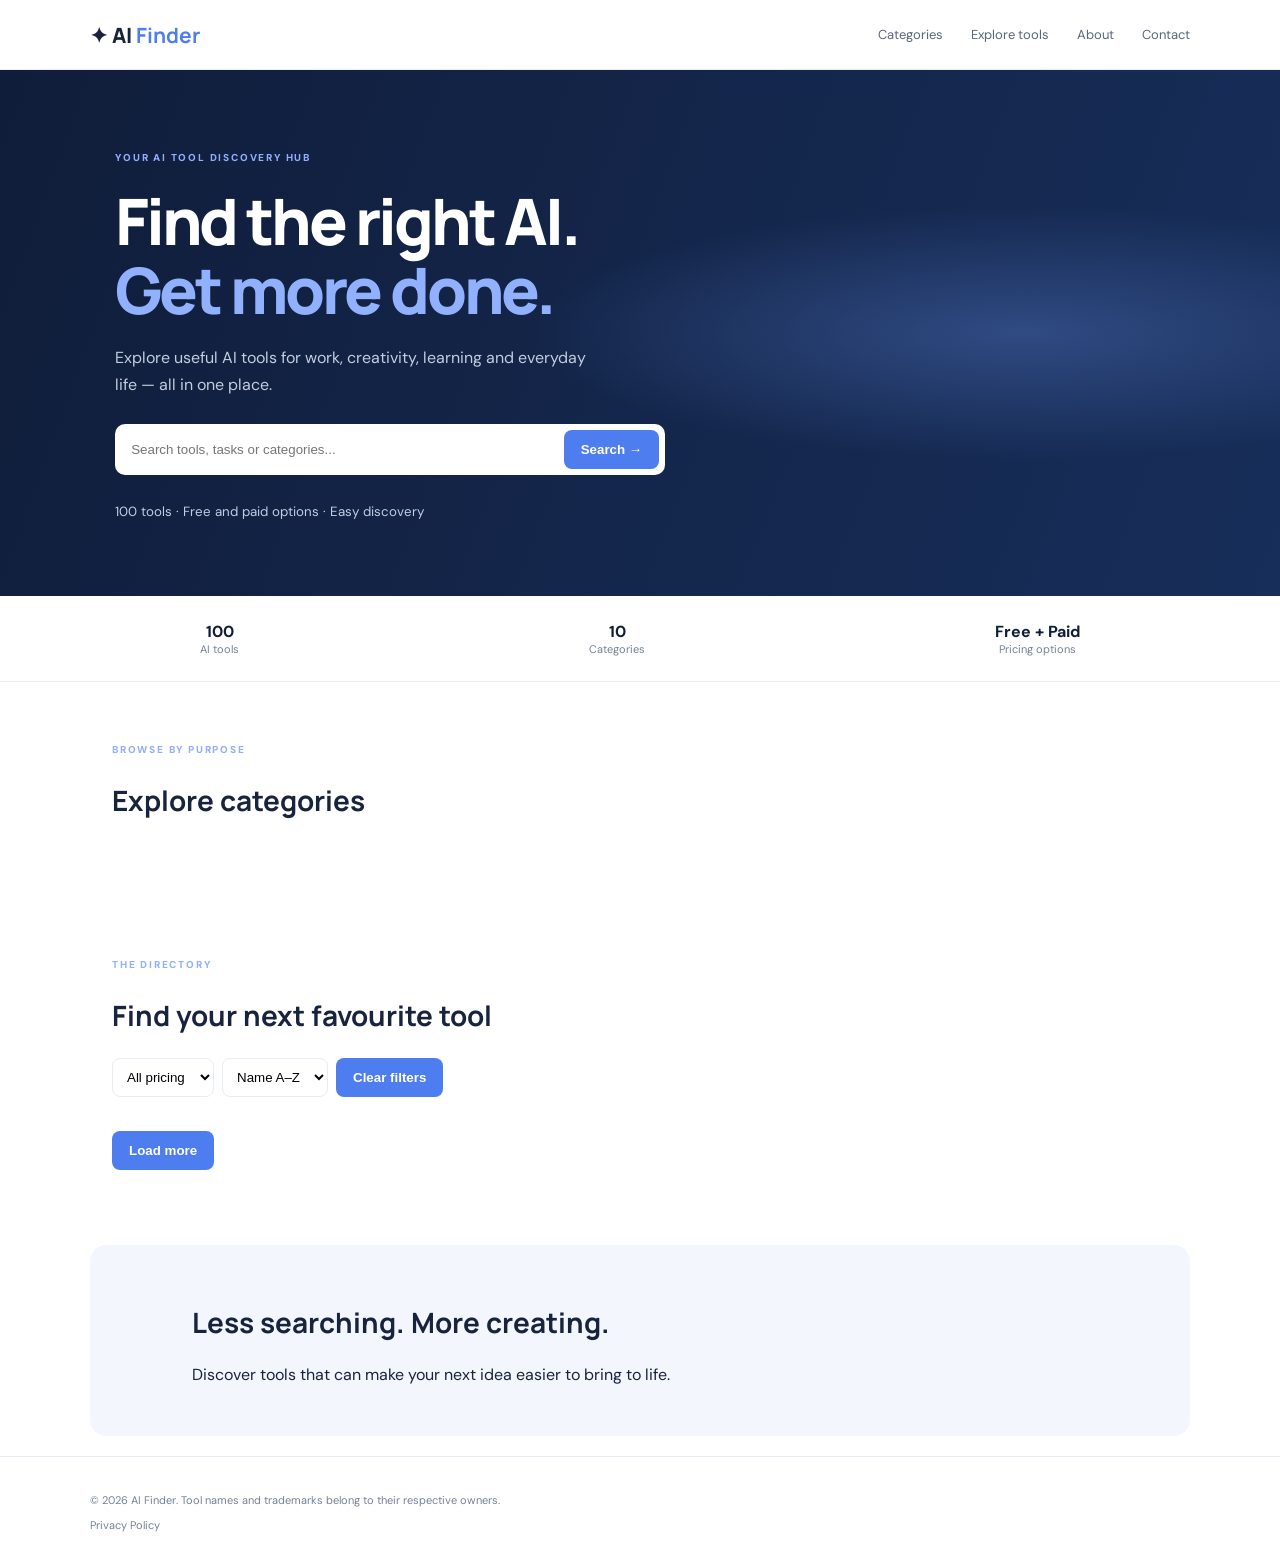
==== commit e20870a0: "Update index.html" ====
--- a/index.html
+++ b/index.html
@@ -1 +1,125 @@
-<!doctype html><html lang="en"><head><meta charset="utf-8"><meta name="viewport" content="width=device-width,initial-scale=1"><meta name="description" content="Discover 100 AI tools for work, creativity and learning."><meta name="theme-color" content="#101d3a"><title>AI Finder</title><link rel="stylesheet" href="styles.css"></head><body><header><a class="logo" href="#">✦ AI <b>Finder</b></a><nav><a href="#categories">Categories</a><a href="#directory">Explore tools</a><a href="about.html">About</a><a href="contact.html">Contact</a></nav></header><main><section class="hero"><label>YOUR AI TOOL DISCOVERY HUB</label><h1>Find the right AI.<br><em>Get more done.</em></h1><p>Explore useful AI tools for work, creativity, learning and everyday life — all in one place.</p><form id="searchForm"><input id="search" placeholder="Search tools, tasks or categories..." aria-label="Search tools"><button>Search →</button></form><small>100 tools · Free and paid options · Easy discovery</small></section><section class="stats"><b>100 <small>AI tools</small></b><b>10 <small>Categories</small></b><b>Free + Paid <small>Pricing options</small></b></section><section class="section" id="categories"><label>BROWSE BY PURPOSE</label><h2>Explore categories</h2><div id="cats" class="cats"></div></section><section class="section" id="directory"><label>THE DIRECTORY</label><h2>Find your next favourite tool</h2><div class="filters"><select id="price"><option value="all">All pricing</option><option>Free</option><option>Freemium</option><option>Paid</option></select><select id="sort"><option value="az">Name A–Z</option><option value="za">Name Z–A</option></select><button id="clear">Clear filters</button></div><p id="summary"></p><div id="tools" class="tools"></div><p id="count"></p><button id="more">Load more</button><p id="empty" hidden>No tools found. Clear filters and try again.</p></section><section class="about" id="about"><h2>Less searching. More creating.</h2><p>Discover tools that can make your next idea easier to bring to life.</p></section></main><footer><p>©2026 AI Finder. Tool names and trademarks belong to their respective owners.</p><p><a href="privacy.html"<Privacy Policy</a></p></footer><script src="tools.js"></script><script src="app.js"></script></body></html>
+
+<!doctype html>
+<html lang="en">
+<head>
+  <meta charset="utf-8">
+  <meta name="viewport" content="width=device-width, initial-scale=1">
+
+  <!-- Google Search Console verification -->
+  <meta name="google-site-verification" content="9FYthnScz0_LoX9GFR-aH-wWXvmTN5oMP4GyQdb1ZIQ">
+
+  <!-- SEO title and description -->
+  <title>AI Finder - Discover 100 Free AI Tools Online</title>
+
+  <meta name="description" content="Discover 100 AI tools for writing, creativity, productivity, learning and more. Explore free and freemium AI tools in one convenient directory.">
+
+  <meta name="robots" content="index, follow">
+  <meta name="theme-color" content="#101d3a">
+
+  <link rel="canonical" href="https://ai-finder-fgk.pages.dev/">
+
+  <!-- Social sharing information -->
+  <meta property="og:title" content="AI Finder - Discover 100 AI Tools">
+  <meta property="og:description" content="Explore AI tools for productivity, creativity, writing and learning. Find your next favourite AI tool.">
+  <meta property="og:url" content="https://ai-finder-fgk.pages.dev/">
+  <meta property="og:type" content="website">
+  <meta property="og:site_name" content="AI Finder">
+
+  <meta name="twitter:card" content="summary">
+  <meta name="twitter:title" content="AI Finder - Discover 100 AI Tools">
+  <meta name="twitter:description" content="Discover AI tools for work, creativity and learning.">
+
+  <link rel="stylesheet" href="styles.css">
+</head>
+
+<body>
+
+<header>
+  <a class="logo" href="#">✦ AI <b>Finder</b></a>
+  <nav>
+    <a href="#categories">Categories</a>
+    <a href="#directory">Explore tools</a>
+    <a href="about.html">About</a>
+    <a href="contact.html">Contact</a>
+  </nav>
+</header>
+
+<main>
+
+  <section class="hero">
+    <label>YOUR AI TOOL DISCOVERY HUB</label>
+
+    <h1>Find the right AI.<br><em>Get more done.</em></h1>
+
+    <p>Explore useful AI tools for work, creativity, learning and everyday life — all in one place.</p>
+
+    <form id="searchForm">
+      <input
+        id="search"
+        placeholder="Search tools, tasks or categories..."
+        aria-label="Search tools"
+      >
+      <button>Search →</button>
+    </form>
+
+    <small>100 tools · Free and paid options · Easy discovery</small>
+  </section>
+
+  <section class="stats">
+    <b>100 <small>AI tools</small></b>
+    <b>10 <small>Categories</small></b>
+    <b>Free + Paid <small>Pricing options</small></b>
+  </section>
+
+  <section class="section" id="categories">
+    <label>BROWSE BY PURPOSE</label>
+    <h2>Explore categories</h2>
+    <div id="cats" class="cats"></div>
+  </section>
+
+  <section class="section" id="directory">
+    <label>THE DIRECTORY</label>
+    <h2>Find your next favourite tool</h2>
+
+    <div class="filters">
+      <select id="price">
+        <option value="all">All pricing</option>
+        <option>Free</option>
+        <option>Freemium</option>
+        <option>Paid</option>
+      </select>
+
+      <select id="sort">
+        <option value="az">Name A–Z</option>
+        <option value="za">Name Z–A</option>
+      </select>
+
+      <button id="clear">Clear filters</button>
+    </div>
+
+    <p id="summary"></p>
+    <div id="tools" class="tools"></div>
+    <p id="count"></p>
+
+    <button id="more">Load more</button>
+
+    <p id="empty" hidden>No tools found. Clear filters and try again.</p>
+  </section>
+
+  <section class="about" id="about">
+    <h2>Less searching. More creating.</h2>
+    <p>Discover tools that can make your next idea easier to bring to life.</p>
+  </section>
+
+</main>
+
+<footer>
+  <p>© 2026 AI Finder. Tool names and trademarks belong to their respective owners.</p>
+  <p><a href="privacy.html">Privacy Policy</a></p>
+</footer>
+
+<script src="tools.js"></script>
+<script src="app.js"></script>
+
+</body>
+</html>
